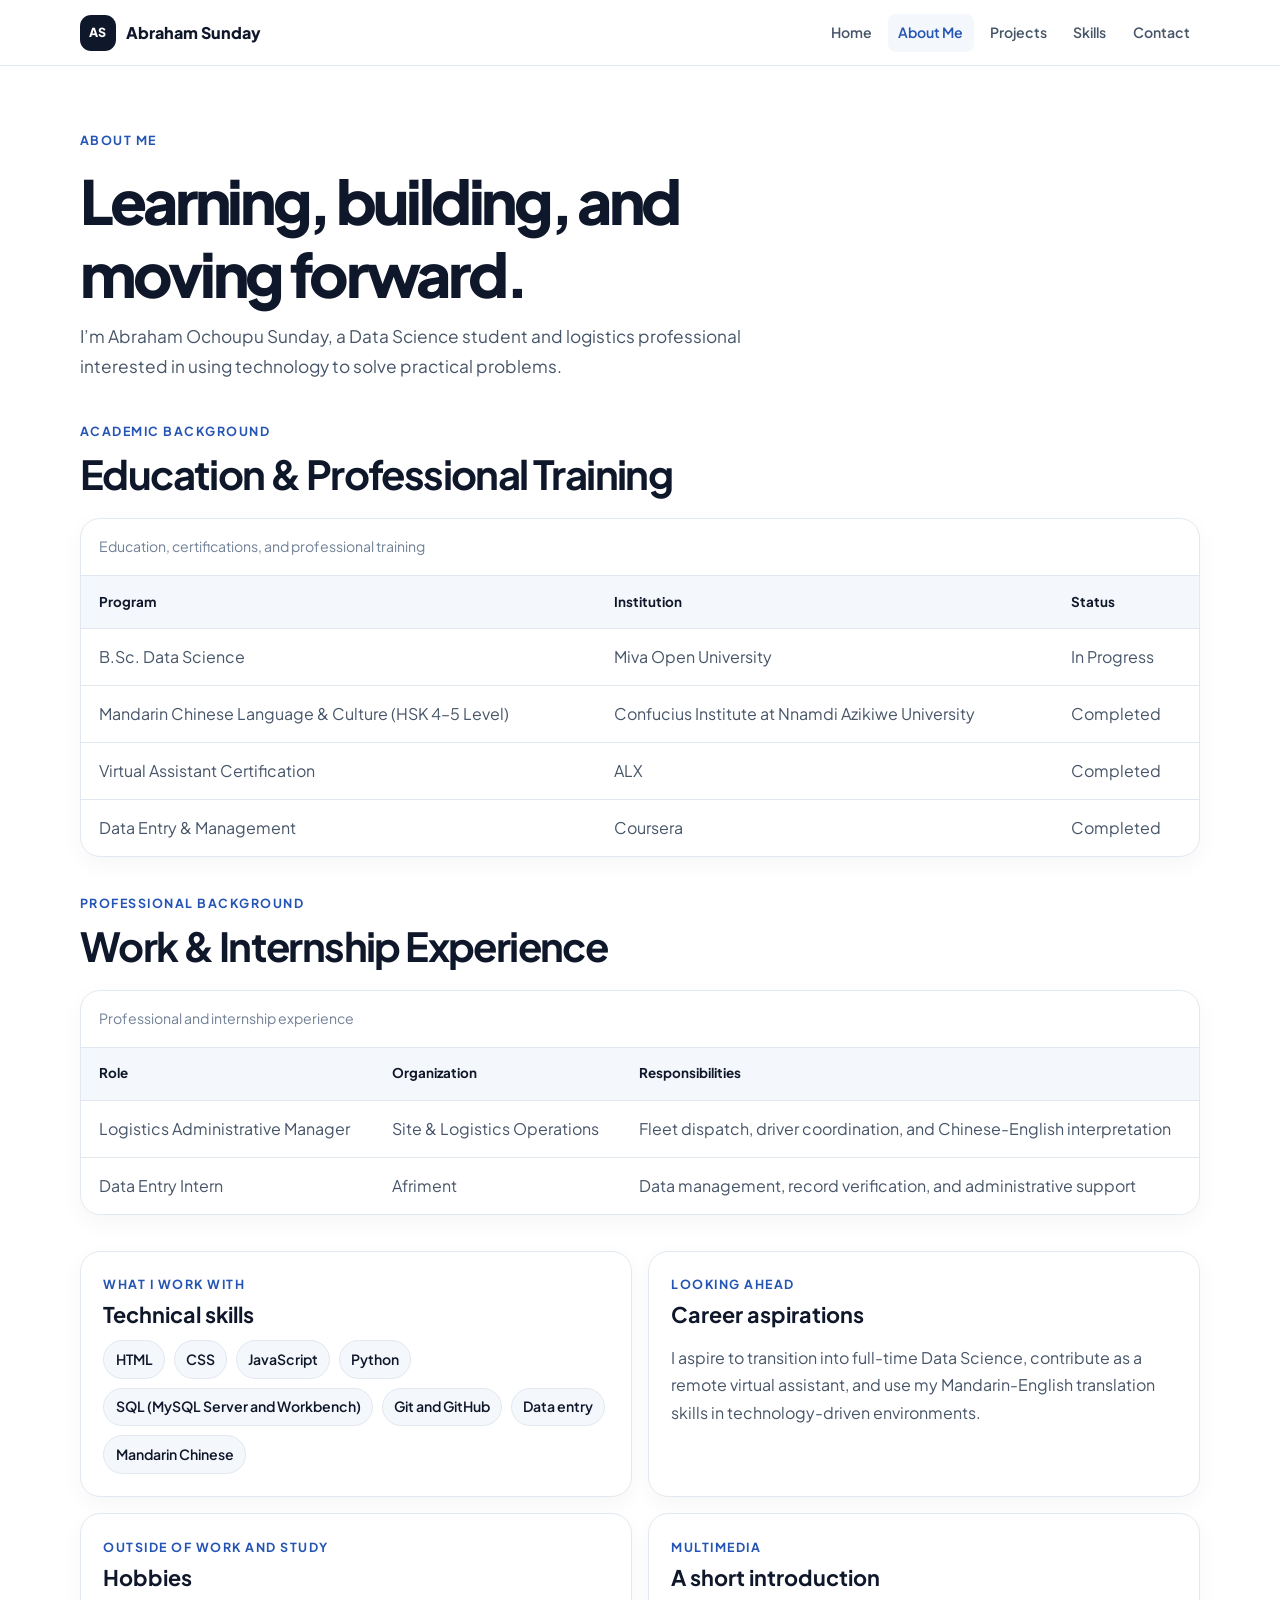
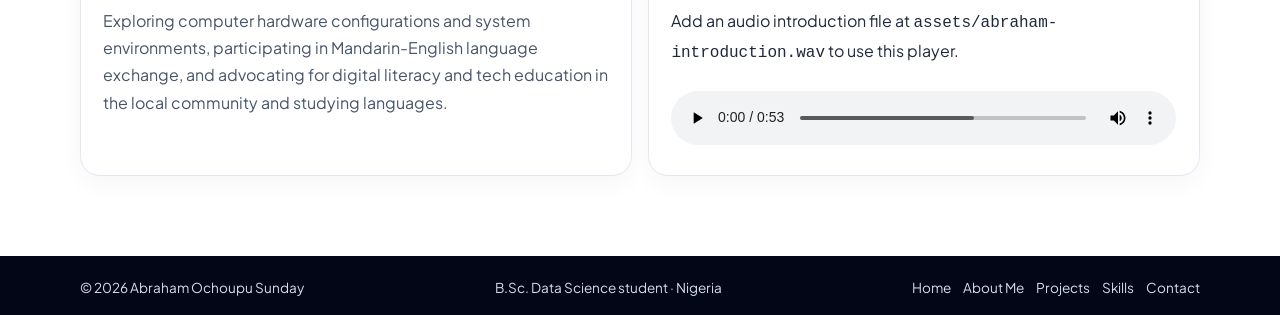
==== about.html @ 3fe8b0b1 "Add academic planner, contact form, and project modal functionality with associated styles and skill" ====
<!DOCTYPE html>
<html lang="en">
<head>
  <meta charset="UTF-8">
  <meta name="viewport" content="width=device-width, initial-scale=1.0">
  <meta name="description" content="Learn about Abraham Ochoupu Sunday's education, technical skills, career aspirations, and interests.">
  <title>About Me | Abraham Ochoupu Sunday</title>
  <link rel="stylesheet" href="style.css">
</head>
<body>
  <a class="skip-link" href="#main-content">Skip to main content</a>

  <header class="site-header">
    <div class="container header-content">
      <a class="brand" href="index.html" aria-label="Abraham Ochoupu Sunday home">
        <span class="brand-mark" aria-hidden="true">AS</span>
        <span>Abraham Sunday</span>
      </a>

      <nav class="site-nav" aria-label="Main navigation">
        <ul>
          <li><a href="index.html">Home</a></li>
          <li><a class="active" href="about.html" aria-current="page">About Me</a></li>
          <li><a href="projects.html">Projects</a></li>
          <li><a href="skills.html">Skills</a></li>
          <li><a href="contact.html">Contact</a></li>
        </ul>
      </nav>
    </div>
  </header>

  <main id="main-content" class="container inner-page">
    <header class="page-intro">
      <p class="eyebrow">About me</p>
      <h1>Learning, building, and moving forward.</h1>
      <p class="page-lead">I’m Abraham Ochoupu Sunday, a Data Science student and logistics professional interested in using technology to solve practical problems.</p>
    </header>

    <section class="about-section education-section" aria-labelledby="education-title">
      <div class="section-heading">
        <p class="eyebrow">Academic background</p>
        <h2 id="education-title">Education &amp; Professional Training</h2>
      </div>
      <div class="table-wrap">
        <table class="data-table">
          <caption>Education, certifications, and professional training</caption>
          <thead>
            <tr>
              <th scope="col">Program</th>
              <th scope="col">Institution</th>
              <th scope="col">Status</th>
            </tr>
          </thead>
          <tbody>
            <tr>
              <td>B.Sc. Data Science</td>
              <td>Miva Open University</td>
              <td>In Progress</td>
            </tr>
            <tr>
              <td>Mandarin Chinese Language &amp; Culture (HSK 4–5 Level)</td>
              <td>Confucius Institute at Nnamdi Azikiwe University</td>
              <td>Completed</td>
            </tr>
            <tr>
              <td>Virtual Assistant Certification</td>
              <td>ALX</td>
              <td>Completed</td>
            </tr>
            <tr>
              <td>Data Entry &amp; Management</td>
              <td>Coursera</td>
              <td>Completed</td>
            </tr>
          </tbody>
        </table>
      </div>
    </section>

    <section class="about-section experience-section" aria-labelledby="experience-title">
      <div class="section-heading">
        <p class="eyebrow">Professional background</p>
        <h2 id="experience-title">Work &amp; Internship Experience</h2>
      </div>
      <div class="table-wrap">
        <table class="data-table">
          <caption>Professional and internship experience</caption>
          <thead>
            <tr>
              <th scope="col">Role</th>
              <th scope="col">Organization</th>
              <th scope="col">Responsibilities</th>
            </tr>
          </thead>
          <tbody>
            <tr>
              <td>Logistics Administrative Manager</td>
              <td>Site &amp; Logistics Operations</td>
              <td>Fleet dispatch, driver coordination, and Chinese-English interpretation</td>
            </tr>
            <tr>
              <td>Data Entry Intern</td>
              <td>Afriment</td>
              <td>Data management, record verification, and administrative support</td>
            </tr>
          </tbody>
        </table>
      </div>
    </section>

    <div class="about-grid">
      <section class="about-panel" aria-labelledby="skills-title">
        <p class="eyebrow">What I work with</p>
        <h2 id="skills-title">Technical skills</h2>
        <ul class="skills-list">
          <li>HTML</li>
          <li>CSS</li>
          <li>JavaScript</li>
          <li>Python</li>
          <li>SQL (MySQL Server and Workbench)</li>
          <li>Git and GitHub</li>
          <li>Data entry</li>
          <li>Mandarin Chinese</li>
        </ul>
      </section>

      <section class="about-panel" aria-labelledby="aspirations-title">
        <p class="eyebrow">Looking ahead</p>
        <h2 id="aspirations-title">Career aspirations</h2>
        <p>I aspire to transition into full-time Data Science, contribute as a remote virtual assistant, and use my Mandarin-English translation skills in technology-driven environments.</p>
      </section>

      <section class="about-panel" aria-labelledby="hobbies-title">
        <p class="eyebrow">Outside of work and study</p>
        <h2 id="hobbies-title">Hobbies</h2>
        <p>Exploring computer hardware configurations and system environments, participating in Mandarin-English language exchange, and advocating for digital literacy and tech education in the local community and studying languages.</p>
      </section>

      <section class="about-panel media-panel" aria-labelledby="media-title">
        <p class="eyebrow">Multimedia</p>
        <h2 id="media-title">A short introduction</h2>
        <p>Add an audio introduction file at <code>assets/abraham-introduction.wav</code> to use this player.</p>
        <audio controls aria-label="Audio introduction from Abraham Ochoupu Sunday">
          <source src="assets/abraham-introduction.wav" type="audio/wav">
          Your browser does not support the audio element.
        </audio>
      </section>
    </div>
  </main>

  <footer class="site-footer">
    <div class="container footer-content">
      <p>© <span id="current-year">2026</span> Abraham Ochoupu Sunday</p>
      <p>B.Sc. Data Science student · Nigeria</p>
      <nav class="footer-nav" aria-label="Footer navigation">
        <ul>
          <li><a href="index.html">Home</a></li>
          <li><a href="about.html">About Me</a></li>
          <li><a href="projects.html">Projects</a></li>
          <li><a href="skills.html">Skills</a></li>
          <li><a href="contact.html">Contact</a></li>
        </ul>
      </nav>
    </div>
  </footer>
</body>
</html>
---- style.css ----
@import url('https://fonts.googleapis.com/css2?family=Plus+Jakarta+Sans:wght@400;500;600;700;800&display=swap');

:root {
  color-scheme: light;
  --font-main: 'Plus Jakarta Sans', system-ui, -apple-system, sans-serif;
  --color-navy: #0f172a;
  --color-navy-dark: #020617;
  --color-blue: #2f67d8;
  --color-blue-dark: #2454b4;
  --color-slate: #475569;
  --color-slate-light: #f1f5f9;
  --color-background: #f8fafc;
  --color-text: #1e293b;
  --color-muted: #718096;
  --color-border: #e2e8f0;
  --color-surface: #ffffff;
  --color-surface-soft: #f4f7fb;
  --color-accent: #06b6d4;
  --color-accent-dark: #0891b2;
  --shadow-card: 0 16px 42px rgb(20 35 59 / 8%);
  --radius-card: 1.25rem;
  --content-width: 70rem;
}

* {
  box-sizing: border-box;
}

html {
  scroll-behavior: smooth;
}

body {
  min-width: 320px;
  margin: 0;
  background: var(--color-surface);
  color: var(--color-text);
  font-family: var(--font-main);
  font-size: 1rem;
  line-height: 1.7;
  -webkit-font-smoothing: antialiased;
}

img,
video {
  display: block;
  max-width: 100%;
}

a {
  color: inherit;
}

a:focus-visible,
button:focus-visible,
input:focus-visible,
textarea:focus-visible {
  outline: 3px solid #8db1ff;
  outline-offset: 3px;
}

.container {
  width: min(var(--content-width), calc(100% - 2.5rem));
  margin-inline: auto;
}

.skip-link {
  position: absolute;
  z-index: 10;
  top: 0.75rem;
  left: 0.75rem;
  padding: 0.65rem 1rem;
  transform: translateY(-160%);
  border-radius: 0.5rem;
  background: var(--color-navy);
  color: white;
  text-decoration: none;
}

.skip-link:focus {
  transform: translateY(0);
}

.site-header {
  position: relative;
  z-index: 2;
  border-bottom: 1px solid var(--color-border);
  background: rgb(255 255 255 / 96%);
}

.header-content {
  display: flex;
  flex-direction: column;
  align-items: flex-start;
  gap: 0.75rem;
  padding-block: 0.85rem;
}

.brand {
  display: inline-flex;
  align-items: center;
  gap: 0.65rem;
  color: var(--color-navy);
  font-family: var(--font-main);
  font-size: 1rem;
  font-weight: 800;
  text-decoration: none;
  white-space: nowrap;
}

.brand-mark {
  display: grid;
  width: 2.25rem;
  aspect-ratio: 1;
  place-items: center;
  border-radius: 0.7rem;
  background: var(--color-navy);
  color: white;
  font-size: 0.78rem;
  letter-spacing: 0.04em;
}

.site-nav {
  width: 100%;
}

.site-nav ul {
  display: flex;
  flex-wrap: wrap;
  gap: 0.2rem 0.35rem;
  margin: 0;
  padding: 0;
  list-style: none;
}

.site-nav a {
  display: block;
  padding: 0.45rem 0.65rem;
  border-radius: 0.5rem;
  color: var(--color-slate);
  font-size: 0.88rem;
  font-weight: 600;
  text-decoration: none;
  transition: background-color 180ms ease, color 180ms ease;
}

.site-nav a:hover,
.site-nav a.active,
.site-nav a[aria-current="page"] {
  background: var(--color-surface-soft);
  color: var(--color-blue-dark);
}

.hero {
  display: grid;
  align-items: center;
  gap: 2.5rem;
  padding-block: 4rem 4.5rem;
  animation: fade-in 600ms ease both;
}

.hero-copy {
  max-width: 43rem;
}

.eyebrow {
  margin: 0 0 0.75rem;
  color: var(--color-blue-dark);
  font-size: 0.78rem;
  font-weight: 700;
  letter-spacing: 0.12em;
  text-transform: uppercase;
}

h1,
h2,
h3 {
  margin-top: 0;
  color: var(--color-navy);
  font-family: var(--font-main);
  line-height: 1.2;
}

h1 {
  max-width: 13ch;
  margin-bottom: 1rem;
  font-size: clamp(2.4rem, 11vw, 4.35rem);
  font-weight: 800;
  letter-spacing: -0.055em;
}

h1 span {
  color: var(--color-blue);
}

.hero-welcome {
  margin: 0 0 0.75rem;
  color: var(--color-navy);
  font-size: 1.15rem;
  font-weight: 700;
}

.hero-bio {
  max-width: 43rem;
  margin: 0;
  color: var(--color-slate);
}

.hero-actions {
  display: flex;
  flex-wrap: wrap;
  gap: 0.8rem;
  margin-top: 1.75rem;
}

.button {
  display: inline-flex;
  min-height: 2.9rem;
  align-items: center;
  justify-content: center;
  padding: 0.72rem 1.15rem;
  border: 1px solid transparent;
  border-radius: 0.65rem;
  font-weight: 700;
  text-align: center;
  text-decoration: none;
  transition: background-color 180ms ease, border-color 180ms ease, color 180ms ease, transform 180ms ease, box-shadow 180ms ease;
}

.button:hover {
  transform: translateY(-2px);
}

.button-primary {
  background: var(--color-blue);
  box-shadow: 0 8px 18px rgb(47 103 216 / 20%);
  color: white;
}

.button-primary:hover {
  background: var(--color-blue-dark);
  box-shadow: 0 10px 24px rgb(47 103 216 / 28%);
}

.button-secondary {
  border-color: var(--color-border);
  background: white;
  color: var(--color-navy);
}

.button-secondary:hover {
  border-color: #b6c8e8;
  background: var(--color-surface-soft);
}

.portrait-card {
  width: min(100%, 22rem);
  justify-self: center;
  margin: 0;
  padding: 0.75rem;
  border: 1px solid var(--color-border);
  border-radius: var(--radius-card);
  background: white;
  box-shadow: var(--shadow-card);
  transform: rotate(1.5deg);
  transition: transform 220ms ease;
}

.portrait-card:hover {
  transform: rotate(0);
}

.portrait-placeholder {
  display: flex;
  min-height: 18rem;
  flex-direction: column;
  align-items: center;
  justify-content: center;
  gap: 0.8rem;
  overflow: hidden;
  border-radius: 0.85rem;
  background:
    radial-gradient(ellipse at 50% 32%, rgb(255 255 255 / 78%) 0 18%, transparent 18.5%),
    radial-gradient(ellipse at 50% 100%, #9db8ec 0 38%, transparent 38.5%),
    linear-gradient(145deg, #e7efff, #c8d9f8);
  color: var(--color-navy);
  text-align: center;
}

.portrait-initials {
  display: grid;
  width: 4rem;
  aspect-ratio: 1;
  place-items: center;
  border: 1px solid rgb(20 35 59 / 12%);
  border-radius: 50%;
  background: rgb(255 255 255 / 75%);
  font-family: var(--font-main);
  font-size: 1.15rem;
  font-weight: 800;
}

.portrait-caption {
  padding: 0.35rem 0.7rem;
  border-radius: 999px;
  background: rgb(255 255 255 / 82%);
  color: var(--color-slate);
  font-size: 0.8rem;
  font-weight: 600;
}

.portrait-card figcaption {
  padding: 0.8rem 0.35rem 0.2rem;
  color: var(--color-muted);
  font-size: 0.82rem;
  text-align: center;
}

.section-muted {
  background: var(--color-surface-soft);
}

.highlights {
  padding-block: 4rem 4.5rem;
}

.section-heading {
  max-width: 40rem;
  margin-bottom: 2rem;
}

.section-heading .eyebrow {
  margin-bottom: 0.5rem;
}

.section-heading h2 {
  margin-bottom: 0;
  font-size: clamp(1.8rem, 7vw, 2.5rem);
  letter-spacing: -0.04em;
}

.highlight-grid {
  display: grid;
  gap: 1rem;
}

.highlight-card {
  padding: 1.4rem;
  border: 1px solid var(--color-border);
  border-radius: var(--radius-card);
  background: var(--color-surface);
  box-shadow: 0 8px 24px rgb(20 35 59 / 4%);
  transition: transform 180ms ease, box-shadow 180ms ease;
}

.highlight-card:hover {
  transform: translateY(-3px);
  box-shadow: var(--shadow-card);
}

.card-number {
  display: inline-block;
  margin-bottom: 1rem;
  color: var(--color-blue);
  font-family: var(--font-main);
  font-size: 0.8rem;
  font-weight: 800;
  letter-spacing: 0.08em;
}

.highlight-card h3 {
  margin-bottom: 0.6rem;
  font-size: 1.2rem;
}

.highlight-card p {
  margin: 0 0 1.1rem;
  color: var(--color-slate);
  font-size: 0.94rem;
}

.text-link {
  color: var(--color-blue-dark);
  font-size: 0.9rem;
  font-weight: 700;
  text-decoration: none;
}

.text-link span {
  display: inline-block;
  margin-left: 0.2rem;
  transition: transform 180ms ease;
}

.text-link:hover span {
  transform: translateX(3px);
}

.site-footer {
  background: var(--color-navy-dark);
  color: #d5deeb;
}

.footer-content {
  display: flex;
  flex-direction: column;
  gap: 0.25rem;
  padding-block: 1.25rem;
  font-size: 0.85rem;
}

.footer-content p {
  margin: 0;
}

.footer-nav ul {
  display: flex;
  flex-wrap: wrap;
  gap: 0.25rem 0.75rem;
  margin: 0;
  padding: 0;
  list-style: none;
}

.footer-nav a {
  color: inherit;
  text-decoration: none;
}

.footer-nav a:hover,
.footer-nav a:focus-visible {
  color: #ffffff;
  text-decoration: underline;
  text-underline-offset: 0.2em;
}

@keyframes fade-in {
  from {
    opacity: 0;
    transform: translateY(12px);
  }

  to {
    opacity: 1;
    transform: translateY(0);
  }
}

@media (min-width: 42rem) {
  .header-content {
    flex-direction: row;
    align-items: center;
    justify-content: space-between;
    gap: 1rem;
  }

  .site-nav {
    width: auto;
  }

  .site-nav ul {
    justify-content: flex-end;
  }

  .hero {
    grid-template-columns: minmax(0, 1.4fr) minmax(16rem, 0.8fr);
    gap: 2rem;
    padding-block: 5.5rem;
  }

  .highlight-grid {
    grid-template-columns: repeat(2, minmax(0, 1fr));
  }

  .footer-content {
    flex-direction: row;
    align-items: center;
    justify-content: space-between;
  }
}

@media (min-width: 62rem) {
  .hero {
    gap: 4rem;
    padding-block: 6rem;
  }

  .highlight-grid {
    grid-template-columns: repeat(3, minmax(0, 1fr));
  }
}

@media (prefers-reduced-motion: reduce) {
  *,
  *::before,
  *::after {
    scroll-behavior: auto !important;
    animation-duration: 0.01ms !important;
    animation-iteration-count: 1 !important;
    transition-duration: 0.01ms !important;
  }
}

.inner-page {
  min-height: calc(100vh - 10rem);
  padding-block: 3rem 4.5rem;
  animation: fade-in 600ms ease both;
}

.page-intro {
  max-width: 46rem;
  margin-bottom: 2.5rem;
}

.page-intro h1 {
  max-width: none;
  margin-bottom: 0.8rem;
  font-size: clamp(2.4rem, 9vw, 3.8rem);
}

.page-lead {
  max-width: 42rem;
  margin: 0;
  color: var(--color-slate);
  font-size: 1.08rem;
}

.about-section {
  margin-bottom: 2.25rem;
}

.education-section .section-heading,
.experience-section .section-heading {
  margin-bottom: 1.25rem;
}

.table-wrap {
  overflow-x: auto;
  border: 1px solid var(--color-border);
  border-radius: var(--radius-card);
  background: white;
  box-shadow: 0 8px 24px rgb(20 35 59 / 4%);
}

.data-table {
  width: 100%;
  min-width: 36rem;
  border-collapse: collapse;
  text-align: left;
}

.data-table caption {
  padding: 1rem 1.15rem;
  color: var(--color-muted);
  font-size: 0.88rem;
  text-align: left;
}

.data-table th,
.data-table td {
  padding: 0.9rem 1.15rem;
  border-top: 1px solid var(--color-border);
}

.data-table th {
  background: var(--color-surface-soft);
  color: var(--color-navy);
  font-size: 0.84rem;
  font-weight: 700;
}

.data-table td {
  color: var(--color-slate);
}

.status-badge {
  display: inline-block;
  padding: 0.2rem 0.65rem;
  border-radius: 999px;
  background: var(--color-accent);
  color: var(--color-blue-dark);
  font-size: 0.8rem;
  font-weight: 700;
}

.about-grid {
  display: grid;
  gap: 1rem;
}

.about-panel {
  padding: 1.4rem;
  border: 1px solid var(--color-border);
  border-radius: var(--radius-card);
  background: white;
  box-shadow: 0 8px 24px rgb(20 35 59 / 4%);
  transition: transform 0.3s cubic-bezier(0.16, 1, 0.3, 1), box-shadow 0.3s ease, border-color 0.3s ease;
}

.about-panel:hover,
.about-panel:focus-within {
  transform: translateY(-8px);
  box-shadow: 0 20px 30px -10px rgba(15, 23, 42, 0.12);
  border-color: var(--color-accent);
}

.about-panel .eyebrow {
  margin-bottom: 0.45rem;
}

.about-panel h2 {
  margin-bottom: 0.75rem;
  font-size: 1.35rem;
}

.about-panel p:last-child {
  margin-bottom: 0;
  color: var(--color-slate);
}

.skills-list {
  display: flex;
  flex-wrap: wrap;
  gap: 0.55rem;
  margin: 0;
  padding: 0;
  list-style: none;
}

.skills-list li {
  padding: 0.4rem 0.7rem;
  border: 1px solid var(--color-border);
  border-radius: 999px;
  background: var(--color-surface-soft);
  color: var(--color-navy);
  font-size: 0.88rem;
  font-weight: 600;
}

.media-panel audio {
  width: 100%;
  margin-top: 0.5rem;
}

.projects-grid {
  display: grid;
  align-items: stretch;
  gap: 1.25rem;
}

.project-card {
  overflow: hidden;
  border: 1px solid var(--color-border);
  border-radius: var(--radius-card);
  background: white;
  box-shadow: 0 8px 24px rgb(20 35 59 / 5%);
  transition: transform 180ms ease, box-shadow 180ms ease;
  cursor: pointer;
}

.project-card:hover {
  transform: translateY(-4px);
  box-shadow: var(--shadow-card);
}

.project-card:focus-visible {
  outline: 3px solid var(--color-accent-dark);
  outline-offset: 4px;
}

.project-image {
  display: block;
  width: 100%;
  height: 12rem;
  min-height: 12rem;
  object-fit: cover;
}

.project-content {
  padding: 1.35rem;
}

.project-category {
  margin: 0 0 0.5rem;
  color: var(--color-blue-dark);
  font-size: 0.75rem;
  font-weight: 700;
  letter-spacing: 0.09em;
  text-transform: uppercase;
}

.project-content h2 {
  margin-bottom: 0.65rem;
  font-size: 1.3rem;
}

.project-content > p:not(.project-category) {
  margin: 0 0 1rem;
  color: var(--color-slate);
  font-size: 0.94rem;
}

.modal-overlay {
  position: fixed;
  z-index: 1000;
  inset: 0;
  display: flex;
  align-items: center;
  justify-content: center;
  padding: 1rem;
  background: rgba(0, 0, 0, 0.7);
  -webkit-backdrop-filter: blur(6px);
  backdrop-filter: blur(6px);
  opacity: 0;
  visibility: hidden;
  transition: opacity 220ms ease, visibility 220ms ease;
}

.modal-overlay.active {
  opacity: 1;
  visibility: visible;
}

.modal-content {
  position: relative;
  width: min(100%, 600px);
  max-height: min(90vh, 52rem);
  overflow: auto;
  border-radius: var(--radius-card);
  background: var(--color-surface);
  box-shadow: 0 24px 70px rgb(2 6 23 / 35%);
  transform: scale(0.94);
  transition: transform 220ms ease;
}

.modal-overlay.active .modal-content {
  transform: scale(1);
}

.modal-close {
  position: absolute;
  z-index: 1;
  top: 0.75rem;
  right: 0.75rem;
  display: grid;
  width: 2.5rem;
  height: 2.5rem;
  place-items: center;
  border: 0;
  border-radius: 50%;
  background: rgb(2 6 23 / 70%);
  color: #ffffff;
  font: inherit;
  font-size: 1.8rem;
  line-height: 1;
  cursor: pointer;
}

.modal-image {
  display: block;
  width: 100%;
  height: clamp(12rem, 35vh, 19rem);
  object-fit: cover;
}

.modal-body {
  padding: clamp(1.25rem, 5vw, 2rem);
}

.modal-category {
  display: inline-block;
  margin: 0 0 0.75rem;
  padding: 0.3rem 0.75rem;
  border-radius: 999px;
  background: var(--color-slate-light);
  color: var(--color-accent-dark);
  font-size: 0.78rem;
  font-weight: 700;
}

.modal-body h2 {
  margin-bottom: 0.75rem;
}

.modal-description {
  color: var(--color-slate);
}

.modal-tags {
  display: flex;
  flex-wrap: wrap;
  gap: 0.5rem;
  margin: 1.25rem 0;
  padding: 0;
  list-style: none;
}

.modal-tags li {
  padding: 0.35rem 0.7rem;
  border: 1px solid var(--color-border);
  border-radius: 999px;
  color: var(--color-navy);
  font-size: 0.8rem;
  font-weight: 600;
}

.modal-source-link {
  display: inline-block;
  padding: 0.7rem 1rem;
  border-radius: 0.65rem;
  background: var(--color-navy);
  color: #ffffff;
  font-size: 0.9rem;
  font-weight: 700;
  text-decoration: none;
}

.modal-source-link[hidden] {
  display: none;
}

.modal-source-link:hover {
  background: var(--color-navy-dark);
}

@media (min-width: 42rem) {
  .inner-page {
    padding-block: 4rem 5rem;
  }

  .about-grid {
    grid-template-columns: repeat(2, minmax(0, 1fr));
  }

  .projects-grid {
    grid-template-columns: repeat(2, minmax(0, 1fr));
  }
}

@media (min-width: 62rem) {
  .projects-grid {
    grid-template-columns: repeat(3, minmax(0, 1fr));
  }
}

.planner-panel,
.contact-panel {
  max-width: 48rem;
  margin-inline: auto;
  padding: clamp(1.25rem, 5vw, 2rem);
  border: 1px solid var(--color-border);
  border-radius: var(--radius-card);
  background: white;
  box-shadow: var(--shadow-card);
}

.planner-heading {
  display: flex;
  align-items: center;
  justify-content: space-between;
  gap: 1rem;
  margin-bottom: 1.5rem;
}

.planner-heading .eyebrow,
.contact-panel-heading .eyebrow {
  margin-bottom: 0.4rem;
}

.planner-heading h2,
.contact-panel-heading h2 {
  margin-bottom: 0;
  font-size: 1.6rem;
}

.planner-icon {
  display: grid;
  width: 2.75rem;
  aspect-ratio: 1;
  place-items: center;
  border-radius: 0.85rem;
  background: var(--color-accent);
  color: var(--color-blue-dark);
  font-size: 1.2rem;
  font-weight: 800;
}

.task-form {
  display: flex;
  flex-direction: column;
  align-items: stretch;
  gap: 0.9rem;
  padding-bottom: 1.5rem;
  border-bottom: 1px solid var(--color-border);
}

.task-form .button {
  align-self: flex-start;
}

.form-field {
  display: flex;
  min-width: 0;
  flex-direction: column;
  gap: 0.4rem;
}

.form-field label {
  color: var(--color-navy);
  font-size: 0.9rem;
  font-weight: 700;
}

.form-field input,
.form-field textarea {
  width: 100%;
  min-height: 2.9rem;
  padding: 0.72rem 0.85rem;
  border: 1px solid #cbd5e1;
  border-radius: 0.6rem;
  background: white;
  color: var(--color-text);
  font: inherit;
  transition: border-color 180ms ease, box-shadow 180ms ease;
}

.form-field textarea {
  min-height: 9rem;
  resize: vertical;
}

.form-field input::placeholder,
.form-field textarea::placeholder {
  color: #8a97a9;
}

.form-field input:focus,
.form-field textarea:focus {
  border-color: var(--color-blue);
  box-shadow: 0 0 0 3px rgb(47 103 216 / 12%);
  outline: none;
}

.field-help {
  color: var(--color-muted);
  font-size: 0.82rem;
}

.task-list {
  display: grid;
  gap: 0.7rem;
  margin: 0;
  padding: 1.25rem 0 0;
  list-style: none;
}

.task-list:empty {
  display: none;
}

.task-item {
  display: flex;
  align-items: center;
  justify-content: space-between;
  gap: 0.8rem;
  padding: 0.85rem 0.95rem;
  border: 1px solid var(--color-border);
  border-radius: 0.7rem;
  background: var(--color-surface-soft);
}

.task-item-content {
  display: flex;
  min-width: 0;
  align-items: center;
  gap: 0.7rem;
}

.task-item input[type="checkbox"] {
  width: 1.1rem;
  height: 1.1rem;
  flex: 0 0 auto;
  accent-color: var(--color-blue);
}

.task-item-text {
  overflow-wrap: anywhere;
  color: var(--color-text);
}

.task-item.completed .task-item-text {
  color: var(--color-muted);
  text-decoration: line-through;
}

.task-delete {
  flex: 0 0 auto;
  padding: 0.4rem 0.6rem;
  border: 1px solid #f0caca;
  border-radius: 0.5rem;
  background: white;
  color: #a33333;
  cursor: pointer;
  font: inherit;
  font-size: 0.82rem;
  font-weight: 700;
  transition: background-color 180ms ease, border-color 180ms ease;
}

.task-delete:hover {
  border-color: #dfaaaa;
  background: #fff5f5;
}

.contact-panel {
  max-width: 42rem;
}

.contact-panel-heading {
  margin-bottom: 1.5rem;
}

.contact-form {
  display: grid;
  gap: 1.1rem;
}

.contact-form > .button {
  justify-self: start;
  margin-top: 0.2rem;
}

.form-message {
  min-height: 0;
  padding: 0;
  border-radius: 0.6rem;
  font-size: 0.92rem;
  font-weight: 600;
}

.form-message:not(:empty) {
  padding: 0.75rem 0.9rem;
}

.form-message.success {
  border: 1px solid #b8dfc7;
  background: #effaf3;
  color: #23643a;
}

.form-message.error {
  border: 1px solid #efc3c3;
  background: #fff4f4;
  color: #9b2c2c;
}

@media (min-width: 42rem) {
  .task-form {
    flex-direction: row;
    align-items: flex-end;
  }

  .task-input-field {
    flex: 1;
  }
}
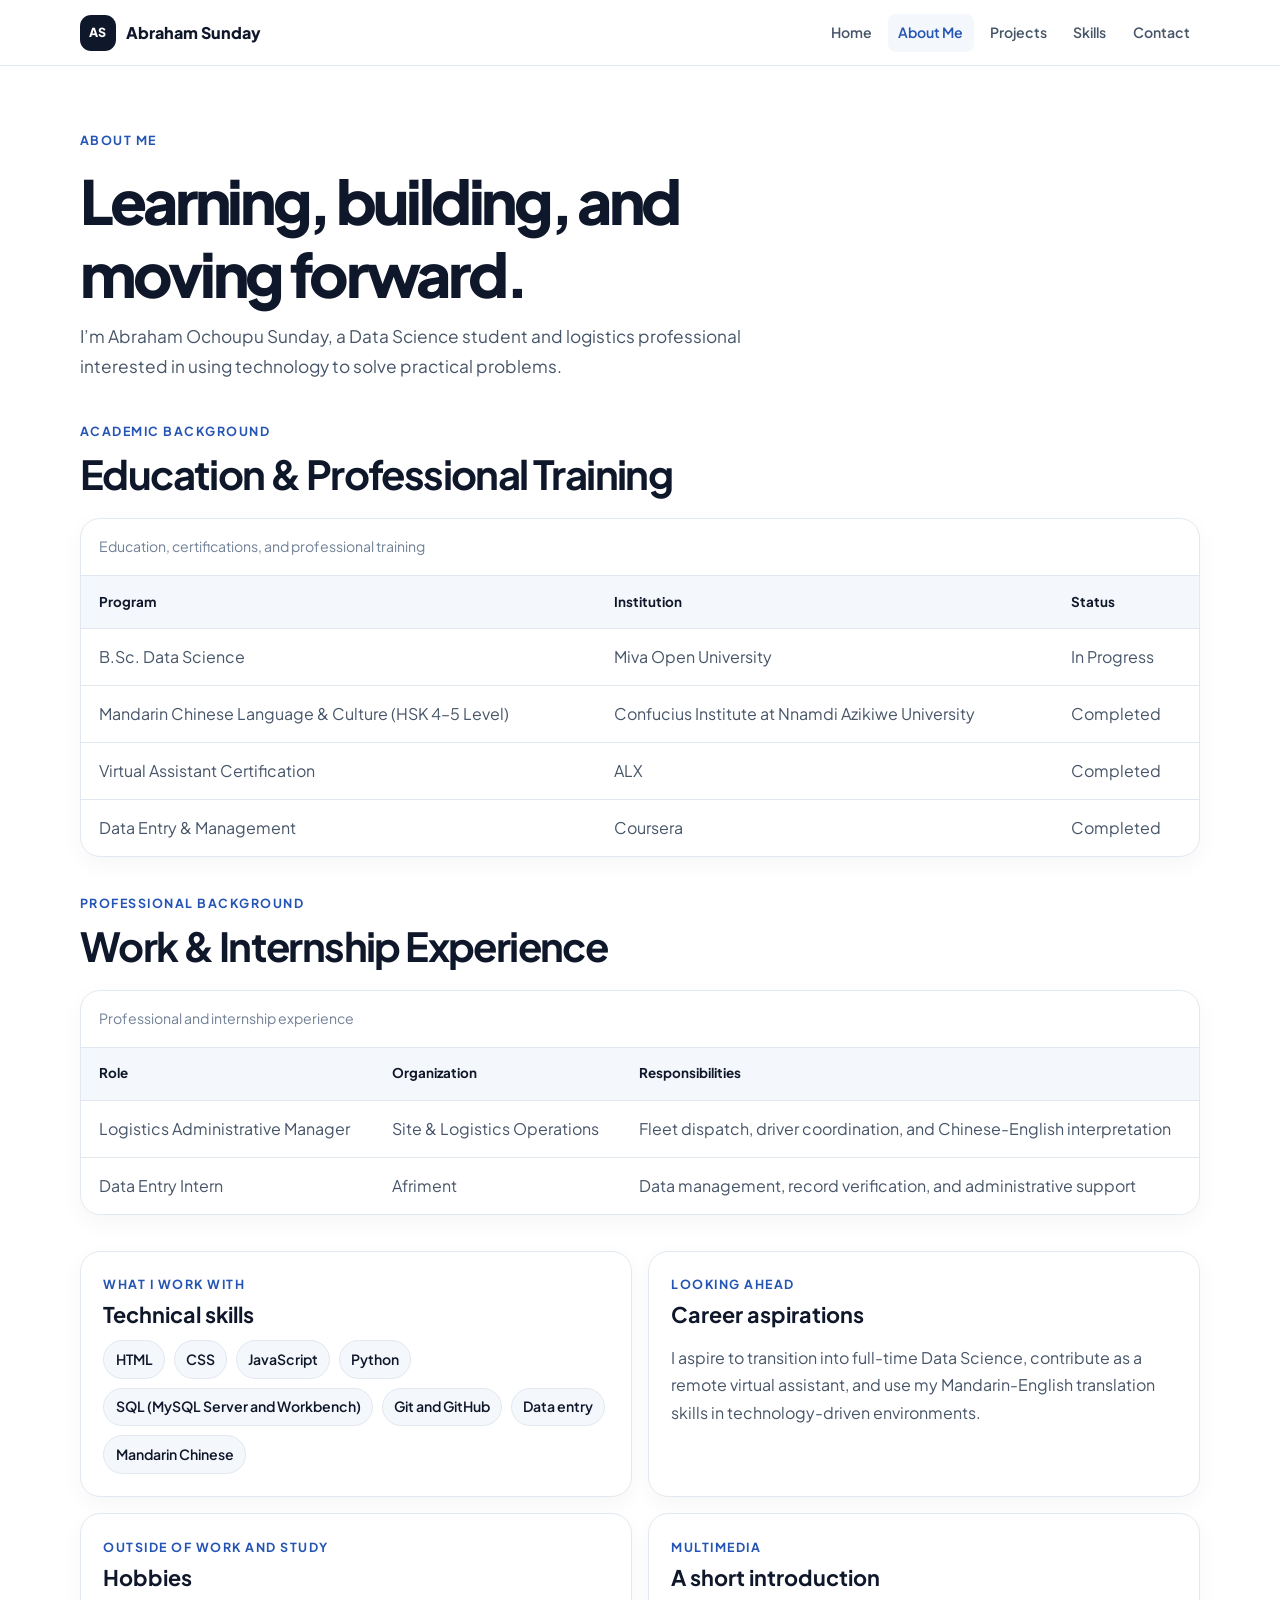
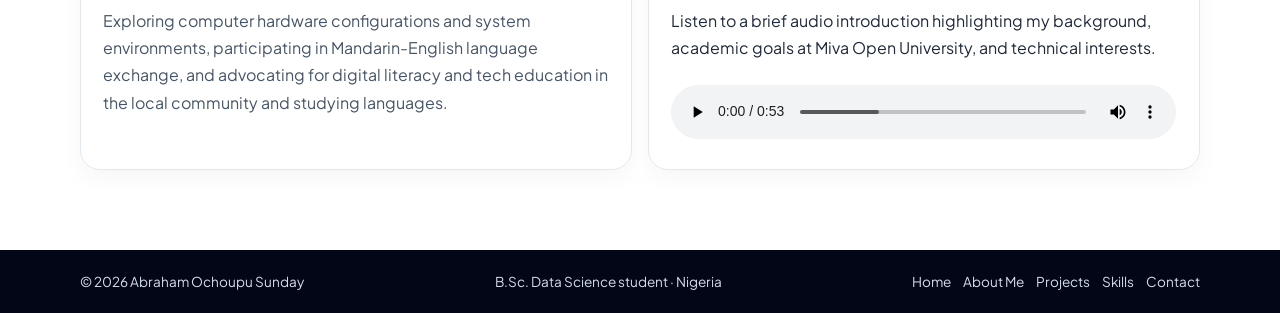
==== commit 077d5ec4: "Update audio player description Co-authored-by: Copilot <223556219+Copilot@users.noreply.github.com>" ====
--- a/about.html
+++ b/about.html
@@ -139,7 +139,7 @@
       <section class="about-panel media-panel" aria-labelledby="media-title">
         <p class="eyebrow">Multimedia</p>
         <h2 id="media-title">A short introduction</h2>
-        <p>Add an audio introduction file at <code>assets/abraham-introduction.wav</code> to use this player.</p>
+        <p>Listen to a brief audio introduction highlighting my background, academic goals at Miva Open University, and technical interests.</p>
         <audio controls aria-label="Audio introduction from Abraham Ochoupu Sunday">
           <source src="assets/abraham-introduction.wav" type="audio/wav">
           Your browser does not support the audio element.
